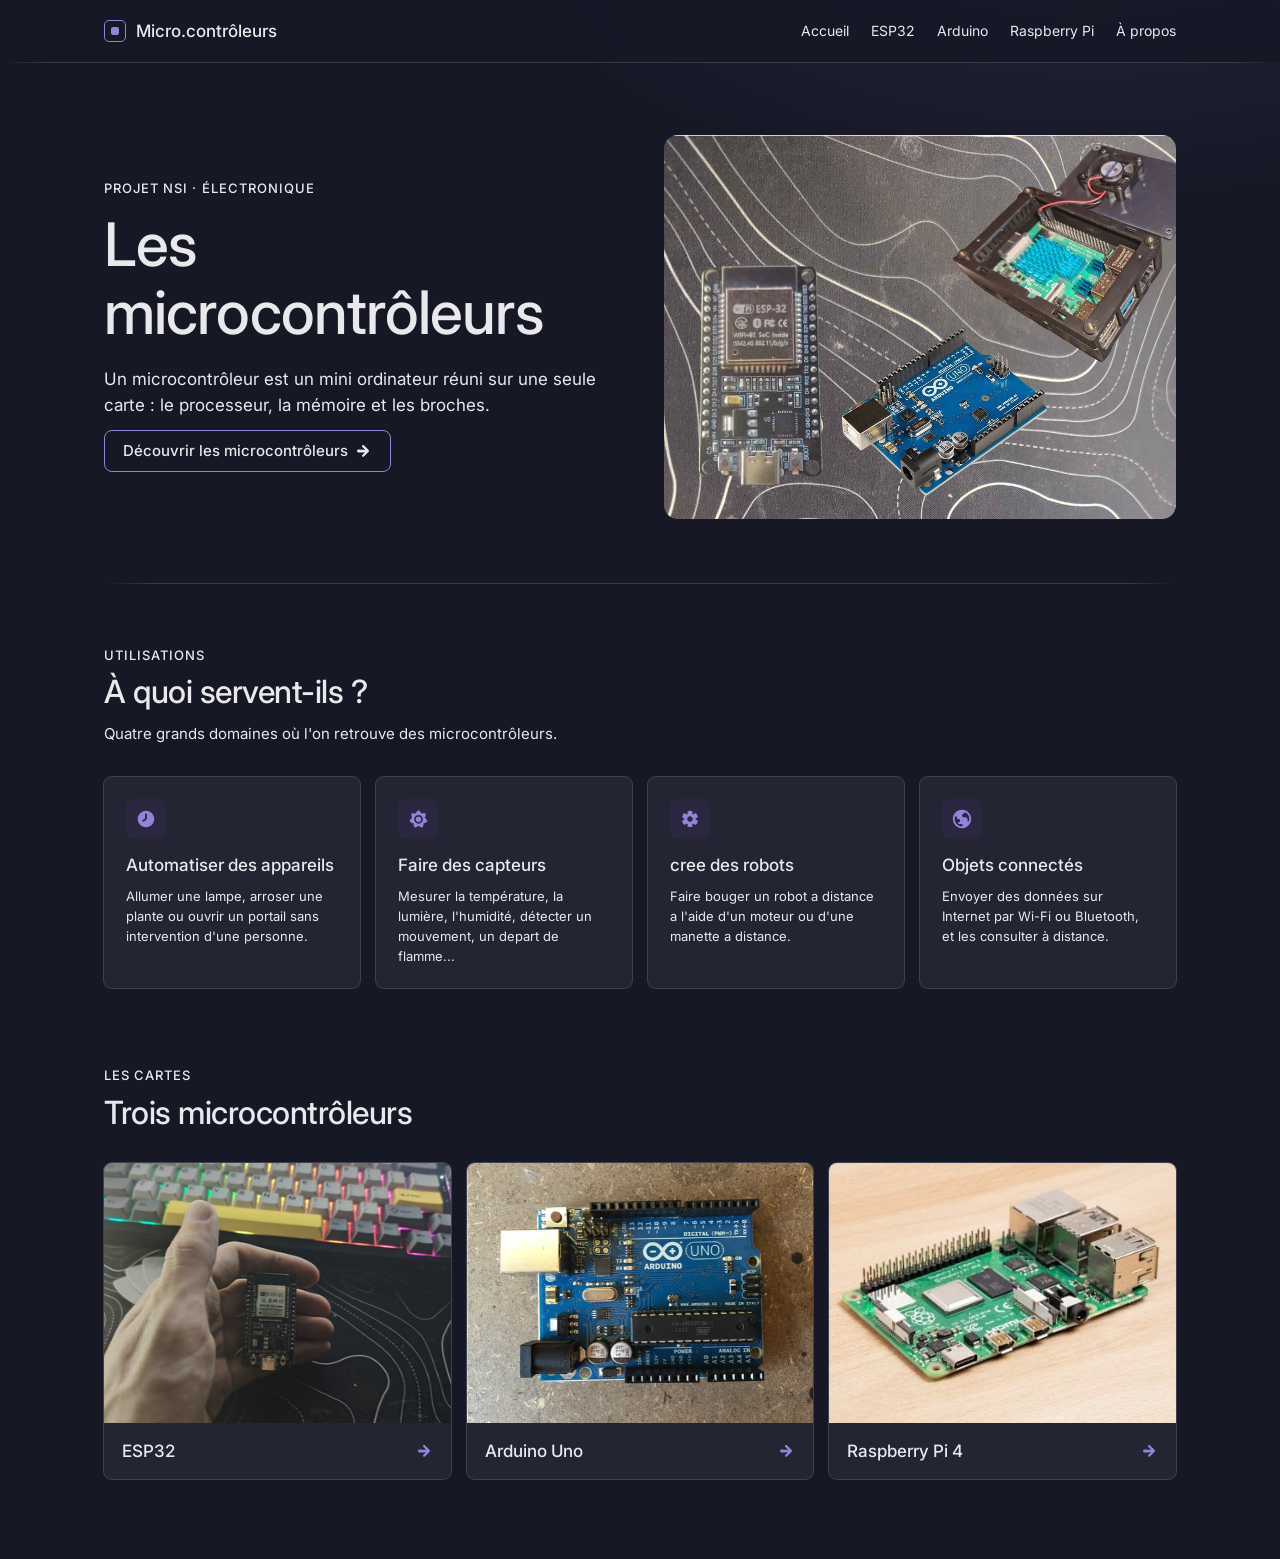
==== index.html @ 6ead141c "creation de index + esp32 + arduino" ====
<!DOCTYPE html>
<html lang="fr">
<head>
  <meta charset="utf-8">
  <meta name="viewport" content="width=device-width, initial-scale=1">
  <title>Les microcontrôleurs</title>
  <link rel="stylesheet" href="style.css">
  <script src="menu.js" defer></script>
</head>
<body>
<div class="page">

  <header class="entete">
    <nav class="menu">
      <a class="marque" href="index.html">
        <span class="logo"><span class="logo-point"></span></span>
        <span>Micro.contrôleurs</span>
      </a>

      <button class="burger" id="bouton-menu" aria-label="Ouvrir le menu">
        <span class="icone icone-menu"></span>
      </button>

      <div class="liens" id="liens">
        <a href="index.html" aria-current="page">Accueil</a>
        <a href="esp32.html">ESP32</a>
        <a href="arduino.html">Arduino</a>
        <a href="raspberry-pi.html">Raspberry Pi</a>
        <a href="a-propos.html">À propos</a>
      </div>
    </nav>
    <div class="trait"></div>
  </header>

  <main class="contenu">

    <section class="hero">
      <div class="hero-texte">
        <p class="surtitre">Projet NSI · Électronique</p>
        <h1 class="hero-titre">Les microcontrôleurs</h1>
        <p class="accroche">Un microcontrôleur est un mini ordinateur réuni sur une seule carte : le processeur, la mémoire et les broches.</p>
        <a class="bouton bouton-violet bouton-grand" href="#appareils">
          Découvrir les microcontrôleurs
          <span class="icone icone-18 icone-fleche"></span>
        </a>
      </div>

      <!-- Photo : mets le lien dans src="images/..." et la description dans alt="..." -->
      <img class="image photo-14 photo-4-3" src="images/3-microcontroleurs.png" alt="Un ESP32, un Arduino Uno et un Raspberry Pi 4 posés côte à côte">
    </section>

    <div class="trait"></div>

    <section class="bloc">
      <p class="surtitre">Utilisations</p>
      <h2 class="titre-bloc">À quoi servent-ils ?</h2>
      <p class="sous-titre">Quatre grands domaines où l'on retrouve des microcontrôleurs.</p>

      <div class="grille-4">
        <div class="carte">
          <span class="pastille"><span class="icone icone-horloge"></span></span>
          <div class="carte-titre espace-haut">Automatiser des appareils</div>
          <p class="carte-texte">Allumer une lampe, arroser une plante ou ouvrir un portail sans intervention d'une personne.</p>
        </div>
        <div class="carte">
          <span class="pastille"><span class="icone icone-soleil"></span></span>
          <div class="carte-titre espace-haut">Faire des capteurs</div>
          <p class="carte-texte">Mesurer la température, la lumière, l'humidité, détecter un mouvement, un depart de flamme...</p>
        </div>
        <div class="carte">
          <span class="pastille"><span class="icone icone-engrenages"></span></span>
          <div class="carte-titre espace-haut">cree des robots </div>
          <p class="carte-texte">Faire bouger un robot a distance a l'aide d'un moteur ou d'une manette a distance.</p>
        </div>
        <div class="carte">
          <span class="pastille"><span class="icone icone-globe"></span></span>
          <div class="carte-titre espace-haut">Objets connectés</div>
          <p class="carte-texte">Envoyer des données sur Internet par Wi-Fi ou Bluetooth, et les consulter à distance.</p>
        </div>
      </div>
    </section>

    <section id="appareils" class="bloc-cartes">
      <p class="surtitre">Les cartes</p>
      <h2 class="titre-cartes">Trois microcontrôleurs</h2>

      <div class="grille-3">
        <a href="esp32.html" class="carte carte-lien">
          <!-- Photo : mets le lien dans src="images/..." et la description dans alt="..." -->
          <img src="images/ESP32.png" class="image photo-4-3" alt="">
          <div class="bas-carte">
            <div class="carte-titre">ESP32</div>
            <span class="icone icone-18 icone-fleche fleche-carte"></span>
          </div>
        </a>
        <a href="arduino.html" class="carte carte-lien">
          <!-- Photo : mets le lien dans src="images/..." et la description dans alt="..." -->
          <img src="images/arduino.png" class="image photo-4-3" alt="">
          <div class="bas-carte">
            <div class="carte-titre">Arduino Uno</div>
            <span class="icone icone-18 icone-fleche fleche-carte"></span>
          </div>
        </a>
        <a href="raspberry-pi.html" class="carte carte-lien">
          <!-- Photo : mets le lien dans src="images/..." et la description dans alt="..." -->
          <img src="images/raspberry-pi.png" class="image photo-4-3" alt="">
          <div class="bas-carte">
            <div class="carte-titre">Raspberry Pi 4</div>
            <span class="icone icone-18 icone-fleche fleche-carte"></span>
          </div>
        </a>
      </div>
    </section>
  </main>
</div>
</body>
</html>
---- style.css ----
/* Feuille de style du site « Les microcontrôleurs ».
   Une seule feuille pour les 5 pages : accueil, ESP32, Arduino,
   Raspberry Pi et à propos. */

/* La police Inter vient de Google Fonts. */
@import url('https://fonts.googleapis.com/css2?family=Inter:wght@400;500;600;700&display=swap');

/* Les couleurs du site, pour ne pas les répéter partout. */
:root {
  --fond: #161826;
  --fond-carte: #232532;
  --texte: #e9e9ed;
  --violet: #9184d9;
  --violet-sombre: #2b2741;
  --gris-800: #3f424d;
  --trait: rgba(233, 233, 237, 0.16);
}

/* ---------- Bases ---------- */

* { box-sizing: border-box; }

html {
  scroll-behavior: smooth;
  scroll-padding-top: 90px;
}

body {
  margin: 0;
  background: var(--fond);
  color: var(--texte);
  font-family: "Inter", system-ui, sans-serif;
  font-size: 15px;
  line-height: 1.55;
}

h1, h2, h3, h4 {
  font-family: "Inter", system-ui, sans-serif;
  font-weight: 500;
  line-height: 1.12;
  letter-spacing: -0.015em;
  margin: 0 0 5.6px;
}

h1 { font-size: 42px; }
h2 { font-size: 32px; }
h3 { font-size: 25px; }
h4 { font-size: 20px; }

p { margin: 0 0 8.4px; }

a { color: inherit; text-underline-offset: 3px; }

:focus { outline: none; }
:focus-visible { outline: 2px solid var(--violet); outline-offset: 2px; }
::selection { background: rgba(145, 132, 217, 0.3); }

/* ---------- La page ---------- */

.page {
  min-height: 100vh;
  background:
    radial-gradient(900px 500px at 85% -10%, var(--violet-sombre), transparent 70%),
    var(--fond);
}

.contenu {
  max-width: 1120px;
  margin: 0 auto;
  padding: 0 24px;
}

/* Pour les pages intérieures (ESP32, Arduino, Raspberry Pi, à propos). */
.page-interne { padding: 64px 24px 80px; }

/* Le petit trait qui s'estompe sur les côtés. */
.trait {
  height: 1px;
  background: linear-gradient(to right,
    transparent,
    var(--trait) 48px,
    var(--trait) calc(100% - 48px),
    transparent);
}

/* ---------- Le menu ---------- */

.entete {
  position: sticky;
  top: 0;
  z-index: 10;
  background: rgba(22, 24, 38, 0.88);
  backdrop-filter: blur(8px);
}

.menu {
  display: flex;
  align-items: center;
  gap: 11.2px;
  flex-wrap: wrap;
  max-width: 1120px;
  margin: 0 auto;
  padding: 14px 24px;
}

.marque {
  display: flex;
  align-items: center;
  gap: 10px;
  margin-right: auto;
  font-size: 17px;
  font-weight: 500;
  text-decoration: none;
}

.logo {
  width: 22px;
  height: 22px;
  border: 1.5px solid var(--violet);
  border-radius: 5px;
  display: grid;
  place-items: center;
}

.logo-point {
  width: 8px;
  height: 8px;
  background: var(--violet);
  border-radius: 2px;
}

.burger {
  display: none;
  width: 44px;
  height: 44px;
  padding: 0;
  background: transparent;
  color: var(--texte);
  border: 1px solid var(--trait);
  border-radius: 8px;
  cursor: pointer;
  align-items: center;
  justify-content: center;
}

.burger.ouvert .icone-menu { -webkit-mask-image: url(icons/cross.svg); mask-image: url(icons/cross.svg); }

.liens {
  display: flex;
  gap: 22px;
}

.liens a {
  padding: 6px 0;
  text-decoration: none;
  font-size: 14px;
}

/* ---------- Les icônes ---------- */

.icone {
  display: inline-block;
  width: 22px;
  height: 22px;
  background: currentColor;
  -webkit-mask-position: center;
  mask-position: center;
  -webkit-mask-size: contain;
  mask-size: contain;
  -webkit-mask-repeat: no-repeat;
  mask-repeat: no-repeat;
}

.icone-18 { width: 18px; height: 18px; }
.icone-16 { width: 16px; height: 16px; }

.icone-horloge { -webkit-mask-image: url(icons/clock.svg); mask-image: url(icons/clock.svg); }
.icone-soleil { -webkit-mask-image: url(icons/sun.svg); mask-image: url(icons/sun.svg); }
.icone-engrenages { -webkit-mask-image: url(icons/gears.svg); mask-image: url(icons/gears.svg); }
.icone-globe { -webkit-mask-image: url(icons/globe.svg); mask-image: url(icons/globe.svg); }
.icone-info { -webkit-mask-image: url(icons/info.svg); mask-image: url(icons/info.svg); }
.icone-code { -webkit-mask-image: url(icons/code.svg); mask-image: url(icons/code.svg); }
.icone-fleche { -webkit-mask-image: url(icons/arrow-right.svg); mask-image: url(icons/arrow-right.svg); }
.icone-menu { -webkit-mask-image: url(icons/menu.svg); mask-image: url(icons/menu.svg); }
.icone-croix { -webkit-mask-image: url(icons/cross.svg); mask-image: url(icons/cross.svg); }

/* ---------- Les boutons ---------- */

.bouton {
  display: inline-flex;
  align-items: center;
  justify-content: center;
  gap: 6px;
  padding: 5.6px 10.08px;
  border: 1px solid transparent;
  border-radius: 8px;
  background: transparent;
  color: var(--texte);
  font-family: "Inter", system-ui, sans-serif;
  font-weight: 500;
  font-size: 14px;
  line-height: 1.2;
  text-decoration: none;
  cursor: pointer;
}

.bouton-violet {
  border-color: var(--violet);
}

.bouton-violet:hover { background: rgba(145, 132, 217, 0.12); }
.bouton-violet:active { background: rgba(145, 132, 217, 0.22); }

/* Le bouton du haut de l'accueil est un peu plus grand. */
.bouton-grand {
  padding: 11px 18px;
  font-size: 15px;
}

/* ---------- Les étiquettes (tags) ---------- */

.tag {
  display: inline-flex;
  align-items: center;
  padding: 3px 10px;
  border-radius: 6px;
  background: var(--gris-800);
  letter-spacing: 0.02em;
}

.etiquettes {
  display: flex;
  flex-wrap: wrap;
  gap: 6px;
}

/* ---------- Les cartes ---------- */

.carte {
  display: flex;
  flex-direction: column;
  gap: 10px;
  padding: 22px;
  border-radius: 8px;
  background: var(--fond-carte);
  box-shadow: 0 0 0 1px var(--gris-800);
}

/* Une carte qui est un lien (les 3 cartes de l'accueil). */
.carte-lien {
  padding: 0;
  gap: 0;
  overflow: hidden;
  text-decoration: none;
}

/* La carte d'une fiche (ESP32, Arduino, Raspberry Pi). */
.carte-fiche {
  padding: 0;
  gap: 0;
  overflow: hidden;
}

/* La carte du projet, sans fond, juste un cadre. */
.carte-projet {
  background: transparent;
  box-shadow: inset 0 0 0 1px var(--trait);
}

.pastille {
  width: 40px;
  height: 40px;
  border-radius: 8px;
  background: var(--violet-sombre);
  color: var(--violet);
  display: grid;
  place-items: center;
}

.carte-titre {
  font-family: "Inter", system-ui, sans-serif;
  font-weight: 500;
  font-size: 17px;
  line-height: 1.2;
}

.carte-texte {
  margin: 0;
  font-size: 13px;
}

.carte-texte-14 { font-size: 14px; }

.etiquette {
  font-size: 10px;
  letter-spacing: 0.1em;
  text-transform: uppercase;
}

.espace-haut { margin-top: 6px; }

.fleche-carte { color: var(--violet); }

.bas-carte {
  padding: 18px;
  display: flex;
  align-items: center;
  justify-content: space-between;
  gap: 8px;
}

.texte-fiche {
  padding: 22px;
  display: flex;
  flex-direction: column;
  gap: 10px;
}

.titre-carte { margin: 0; }

/* ---------- Les photos ---------- */

/* Une photo : il suffit de remplir src (le lien) et alt (la description). */
.image {
  display: block;
  width: 100%;
  object-fit: cover;
  background: rgba(127, 127, 127, 0.08);
}

/* Tant qu'il n'y a pas de lien, la photo montre un cadre pointillé. */
img.image:not([src]) {
  border: 1.5px dashed rgba(233, 233, 237, 0.35);
}

/* Les formats et les coins arrondis, à choisir selon l'emplacement. */
.photo-14 { border-radius: 14px; }
.photo-8 { border-radius: 8px; }

.photo-4-3 { aspect-ratio: 4 / 3; }
.photo-3-2 { aspect-ratio: 3 / 2; }

/* ---------- Les sections ---------- */

.surtitre {
  margin: 0 0 12px;
  font-size: 13px;
  line-height: 1.12;
  font-weight: 500;
  letter-spacing: 0.08em;
  text-transform: uppercase;
}

.hero {
  display: grid;
  grid-template-columns: repeat(auto-fit, minmax(300px, 1fr));
  gap: 48px;
  align-items: center;
  padding: 72px 0 64px;
}

.hero-texte { max-width: 520px; }

.hero .surtitre { margin-bottom: 16px; }

.hero-titre {
  font-size: clamp(40px, 6vw, 60px);
  margin-bottom: 20px;
}

/* Les deux paragraphes de présentation de l'accueil. */
.accroche {
  margin: 0 0 12px;
  font-size: 17px;
  text-wrap: pretty;
}

.accroche + .accroche { margin-bottom: 28px; }

/* Le paragraphe de présentation des pages intérieures. */
.chapeau {
  margin: 0 0 40px;
  max-width: 560px;
  font-size: 16px;
  text-wrap: pretty;
}

.chapeau-large { max-width: 600px; }

.titre-page { margin-bottom: 14px; }

.bloc { padding: 64px 0 80px; }
.bloc-cartes { padding: 0 0 80px; scroll-margin-top: 90px; }

.titre-bloc { margin-bottom: 12px; }
.titre-cartes { margin-bottom: 32px; }

.sous-titre {
  max-width: 520px;
  margin-bottom: 32px;
}

.grille-4 {
  display: grid;
  grid-template-columns: repeat(auto-fit, minmax(230px, 1fr));
  gap: 16px;
}

.grille-3 {
  display: grid;
  grid-template-columns: repeat(auto-fit, minmax(240px, 1fr));
  gap: 16px;
}

.grille-2 {
  display: grid;
  grid-template-columns: repeat(auto-fit, minmax(300px, 1fr));
  gap: 20px;
  align-items: start;
}

.grille-infos {
  display: grid;
  grid-template-columns: repeat(auto-fit, minmax(260px, 1fr));
  gap: 16px;
}

/* ---------- Les listes de caractéristiques ---------- */

.liste {
  margin: 0;
  padding-left: 18px;
  display: grid;
  gap: 4px;
  font-size: 14px;
}

/* ---------- Le pied de page ---------- */

.pied {
  max-width: 1120px;
  margin: 0 auto;
  padding: 24px;
  display: flex;
  flex-wrap: wrap;
  justify-content: space-between;
  gap: 12px;
  font-size: 13px;
}

/* Les liens de la page « à propos ». */
.liens-sources { display: grid; gap: 4px; }

/* ---------- Sur téléphone ---------- */

@media (max-width: 719.98px) {
  .burger { display: inline-flex; }
  .liens { display: none; }

  .liens.ouvert {
    display: flex;
    flex-direction: column;
    width: 100%;
    gap: 22px;
    padding-top: 12px;
  }
}
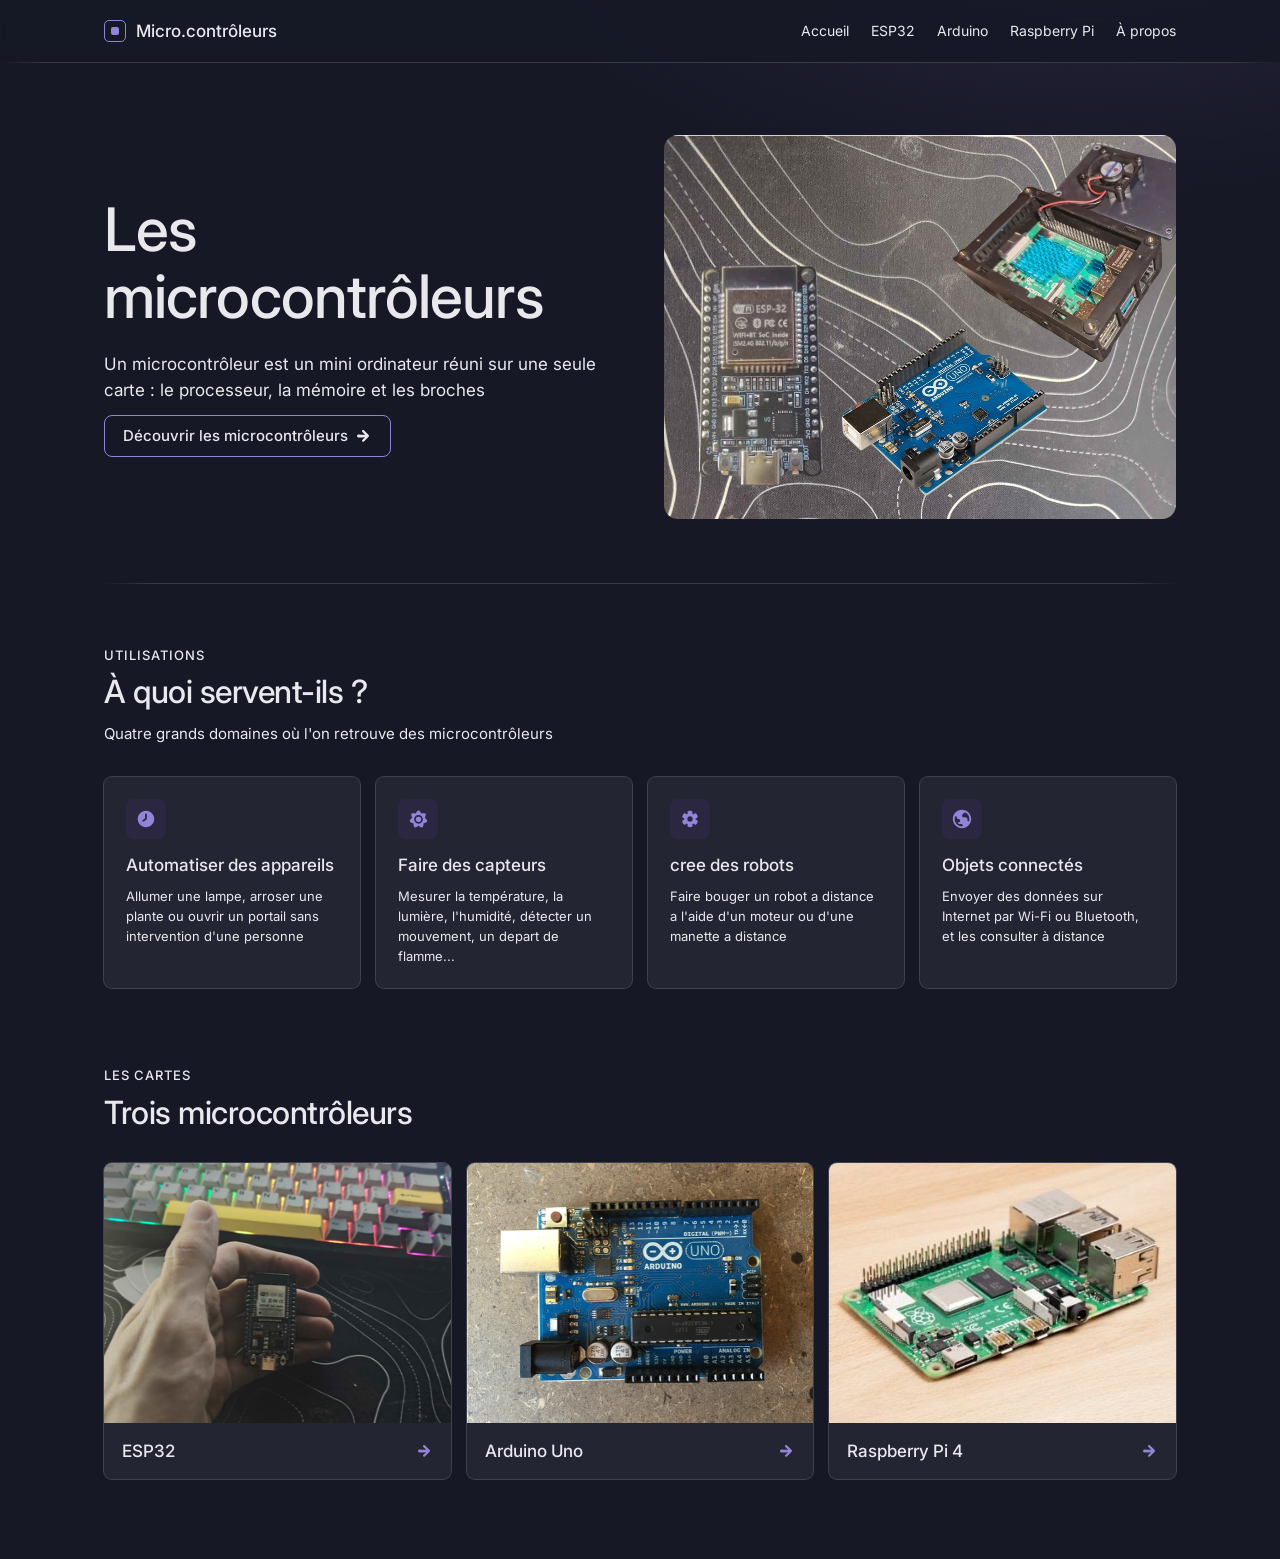
==== commit d2b2a8ef: "commit final (si lia a rien a dire)" ====
--- a/index.html
+++ b/index.html
@@ -5,7 +5,6 @@
   <meta name="viewport" content="width=device-width, initial-scale=1">
   <title>Les microcontrôleurs</title>
   <link rel="stylesheet" href="style.css">
-  <script src="menu.js" defer></script>
 </head>
 <body>
 <div class="page">
@@ -18,7 +17,7 @@
       </a>
 
       <button class="burger" id="bouton-menu" aria-label="Ouvrir le menu">
-        <span class="icone icone-menu"></span>
+        <span class="icon icon-7"></span>
       </button>
 
       <div class="liens" id="liens">
@@ -36,16 +35,14 @@
 
     <section class="hero">
       <div class="hero-texte">
-        <p class="surtitre">Projet NSI · Électronique</p>
         <h1 class="hero-titre">Les microcontrôleurs</h1>
-        <p class="accroche">Un microcontrôleur est un mini ordinateur réuni sur une seule carte : le processeur, la mémoire et les broches.</p>
+        <p class="accroche">Un microcontrôleur est un mini ordinateur réuni sur une seule carte : le processeur, la mémoire et les broches</p>
         <a class="bouton bouton-violet bouton-grand" href="#appareils">
           Découvrir les microcontrôleurs
-          <span class="icone icone-18 icone-fleche"></span>
+          <span class="icon icon-6"></span>
         </a>
       </div>
 
-      <!-- Photo : mets le lien dans src="images/..." et la description dans alt="..." -->
       <img class="image photo-14 photo-4-3" src="images/3-microcontroleurs.png" alt="Un ESP32, un Arduino Uno et un Raspberry Pi 4 posés côte à côte">
     </section>
 
@@ -54,28 +51,28 @@
     <section class="bloc">
       <p class="surtitre">Utilisations</p>
       <h2 class="titre-bloc">À quoi servent-ils ?</h2>
-      <p class="sous-titre">Quatre grands domaines où l'on retrouve des microcontrôleurs.</p>
+      <p class="sous-titre">Quatre grands domaines où l'on retrouve des microcontrôleurs</p>
 
       <div class="grille-4">
         <div class="carte">
-          <span class="pastille"><span class="icone icone-horloge"></span></span>
+          <span class="pastille"><span class="icon icon-1"></span></span>
           <div class="carte-titre espace-haut">Automatiser des appareils</div>
-          <p class="carte-texte">Allumer une lampe, arroser une plante ou ouvrir un portail sans intervention d'une personne.</p>
+          <p class="carte-texte">Allumer une lampe, arroser une plante ou ouvrir un portail sans intervention d'une personne</p>
         </div>
         <div class="carte">
-          <span class="pastille"><span class="icone icone-soleil"></span></span>
+          <span class="pastille"><span class="icon icon-2"></span></span>
           <div class="carte-titre espace-haut">Faire des capteurs</div>
           <p class="carte-texte">Mesurer la température, la lumière, l'humidité, détecter un mouvement, un depart de flamme...</p>
         </div>
         <div class="carte">
-          <span class="pastille"><span class="icone icone-engrenages"></span></span>
+          <span class="pastille"><span class="icon icon-3"></span></span>
           <div class="carte-titre espace-haut">cree des robots </div>
-          <p class="carte-texte">Faire bouger un robot a distance a l'aide d'un moteur ou d'une manette a distance.</p>
+          <p class="carte-texte">Faire bouger un robot a distance a l'aide d'un moteur ou d'une manette a distance</p>
         </div>
         <div class="carte">
-          <span class="pastille"><span class="icone icone-globe"></span></span>
+          <span class="pastille"><span class="icon icon-4"></span></span>
           <div class="carte-titre espace-haut">Objets connectés</div>
-          <p class="carte-texte">Envoyer des données sur Internet par Wi-Fi ou Bluetooth, et les consulter à distance.</p>
+          <p class="carte-texte">Envoyer des données sur Internet par Wi-Fi ou Bluetooth, et les consulter à distance</p>
         </div>
       </div>
     </section>
@@ -86,27 +83,24 @@
 
       <div class="grille-3">
         <a href="esp32.html" class="carte carte-lien">
-          <!-- Photo : mets le lien dans src="images/..." et la description dans alt="..." -->
           <img src="images/ESP32.png" class="image photo-4-3" alt="">
           <div class="bas-carte">
             <div class="carte-titre">ESP32</div>
-            <span class="icone icone-18 icone-fleche fleche-carte"></span>
+            <span class="icon icon-6 fleche-carte"></span>
           </div>
         </a>
         <a href="arduino.html" class="carte carte-lien">
-          <!-- Photo : mets le lien dans src="images/..." et la description dans alt="..." -->
           <img src="images/arduino.png" class="image photo-4-3" alt="">
           <div class="bas-carte">
             <div class="carte-titre">Arduino Uno</div>
-            <span class="icone icone-18 icone-fleche fleche-carte"></span>
+            <span class="icon icon-6 fleche-carte"></span>
           </div>
         </a>
         <a href="raspberry-pi.html" class="carte carte-lien">
-          <!-- Photo : mets le lien dans src="images/..." et la description dans alt="..." -->
           <img src="images/raspberry-pi.png" class="image photo-4-3" alt="">
           <div class="bas-carte">
             <div class="carte-titre">Raspberry Pi 4</div>
-            <span class="icone icone-18 icone-fleche fleche-carte"></span>
+            <span class="icon icon-6 fleche-carte"></span>
           </div>
         </a>
       </div>
--- a/style.css
+++ b/style.css
@@ -1,11 +1,5 @@
-/* Feuille de style du site « Les microcontrôleurs ».
-   Une seule feuille pour les 5 pages : accueil, ESP32, Arduino,
-   Raspberry Pi et à propos. */
-
-/* La police Inter vient de Google Fonts. */
 @import url('https://fonts.googleapis.com/css2?family=Inter:wght@400;500;600;700&display=swap');
 
-/* Les couleurs du site, pour ne pas les répéter partout. */
 :root {
   --fond: #161826;
   --fond-carte: #232532;
@@ -16,8 +10,6 @@
   --trait: rgba(233, 233, 237, 0.16);
 }
 
-/* ---------- Bases ---------- */
-
 * { box-sizing: border-box; }
 
 html {
@@ -55,8 +47,6 @@
 :focus-visible { outline: 2px solid var(--violet); outline-offset: 2px; }
 ::selection { background: rgba(145, 132, 217, 0.3); }
 
-/* ---------- La page ---------- */
-
 .page {
   min-height: 100vh;
   background:
@@ -70,10 +60,8 @@
   padding: 0 24px;
 }
 
-/* Pour les pages intérieures (ESP32, Arduino, Raspberry Pi, à propos). */
 .page-interne { padding: 64px 24px 80px; }
 
-/* Le petit trait qui s'estompe sur les côtés. */
 .trait {
   height: 1px;
   background: linear-gradient(to right,
@@ -82,8 +70,6 @@
     var(--trait) calc(100% - 48px),
     transparent);
 }
-
-/* ---------- Le menu ---------- */
 
 .entete {
   position: sticky;
@@ -143,7 +129,7 @@
   justify-content: center;
 }
 
-.burger.ouvert .icone-menu { -webkit-mask-image: url(icons/cross.svg); mask-image: url(icons/cross.svg); }
+.burger.ouvert .icon-7 { -webkit-mask-image: url(icons/cross.svg); mask-image: url(icons/cross.svg); }
 
 .liens {
   display: flex;
@@ -156,9 +142,7 @@
   font-size: 14px;
 }
 
-/* ---------- Les icônes ---------- */
-
-.icone {
+.icon {
   display: inline-block;
   width: 22px;
   height: 22px;
@@ -171,20 +155,18 @@
   mask-repeat: no-repeat;
 }
 
-.icone-18 { width: 18px; height: 18px; }
-.icone-16 { width: 16px; height: 16px; }
-
-.icone-horloge { -webkit-mask-image: url(icons/clock.svg); mask-image: url(icons/clock.svg); }
-.icone-soleil { -webkit-mask-image: url(icons/sun.svg); mask-image: url(icons/sun.svg); }
-.icone-engrenages { -webkit-mask-image: url(icons/gears.svg); mask-image: url(icons/gears.svg); }
-.icone-globe { -webkit-mask-image: url(icons/globe.svg); mask-image: url(icons/globe.svg); }
-.icone-info { -webkit-mask-image: url(icons/info.svg); mask-image: url(icons/info.svg); }
-.icone-code { -webkit-mask-image: url(icons/code.svg); mask-image: url(icons/code.svg); }
-.icone-fleche { -webkit-mask-image: url(icons/arrow-right.svg); mask-image: url(icons/arrow-right.svg); }
-.icone-menu { -webkit-mask-image: url(icons/menu.svg); mask-image: url(icons/menu.svg); }
-.icone-croix { -webkit-mask-image: url(icons/cross.svg); mask-image: url(icons/cross.svg); }
-
-/* ---------- Les boutons ---------- */
+.icon-1 { -webkit-mask-image: url(icons/clock.svg); mask-image: url(icons/clock.svg); }
+.icon-2 { -webkit-mask-image: url(icons/sun.svg); mask-image: url(icons/sun.svg); }
+.icon-3 { -webkit-mask-image: url(icons/gears.svg); mask-image: url(icons/gears.svg); }
+.icon-4 { -webkit-mask-image: url(icons/globe.svg); mask-image: url(icons/globe.svg); }
+.icon-5 { -webkit-mask-image: url(icons/info.svg); mask-image: url(icons/info.svg); }
+.icon-6 {
+  width: 18px;
+  height: 18px;
+  -webkit-mask-image: url(icons/arrow-right.svg);
+  mask-image: url(icons/arrow-right.svg);
+}
+.icon-7 { -webkit-mask-image: url(icons/menu.svg); mask-image: url(icons/menu.svg); }
 
 .bouton {
   display: inline-flex;
@@ -211,13 +193,10 @@
 .bouton-violet:hover { background: rgba(145, 132, 217, 0.12); }
 .bouton-violet:active { background: rgba(145, 132, 217, 0.22); }
 
-/* Le bouton du haut de l'accueil est un peu plus grand. */
 .bouton-grand {
   padding: 11px 18px;
   font-size: 15px;
 }
-
-/* ---------- Les étiquettes (tags) ---------- */
 
 .tag {
   display: inline-flex;
@@ -233,8 +212,6 @@
   flex-wrap: wrap;
   gap: 6px;
 }
-
-/* ---------- Les cartes ---------- */
 
 .carte {
   display: flex;
@@ -246,22 +223,15 @@
   box-shadow: 0 0 0 1px var(--gris-800);
 }
 
-/* Une carte qui est un lien (les 3 cartes de l'accueil). */
-.carte-lien {
-  padding: 0;
-  gap: 0;
-  overflow: hidden;
-  text-decoration: none;
-}
-
-/* La carte d'une fiche (ESP32, Arduino, Raspberry Pi). */
+.carte-lien,
 .carte-fiche {
   padding: 0;
   gap: 0;
   overflow: hidden;
 }
 
-/* La carte du projet, sans fond, juste un cadre. */
+.carte-lien { text-decoration: none; }
+
 .carte-projet {
   background: transparent;
   box-shadow: inset 0 0 0 1px var(--trait);
@@ -318,9 +288,6 @@
 
 .titre-carte { margin: 0; }
 
-/* ---------- Les photos ---------- */
-
-/* Une photo : il suffit de remplir src (le lien) et alt (la description). */
 .image {
   display: block;
   width: 100%;
@@ -328,19 +295,23 @@
   background: rgba(127, 127, 127, 0.08);
 }
 
-/* Tant qu'il n'y a pas de lien, la photo montre un cadre pointillé. */
-img.image:not([src]) {
-  border: 1.5px dashed rgba(233, 233, 237, 0.35);
-}
-
-/* Les formats et les coins arrondis, à choisir selon l'emplacement. */
+.avatar {
+  width: 48px;
+  height: 48px;
+  border-radius: 50%;
+}
+
+.personne {
+  display: flex;
+  align-items: center;
+  gap: 12px;
+}
+
 .photo-14 { border-radius: 14px; }
 .photo-8 { border-radius: 8px; }
 
 .photo-4-3 { aspect-ratio: 4 / 3; }
 .photo-3-2 { aspect-ratio: 3 / 2; }
-
-/* ---------- Les sections ---------- */
 
 .surtitre {
   margin: 0 0 12px;
@@ -368,16 +339,12 @@
   margin-bottom: 20px;
 }
 
-/* Les deux paragraphes de présentation de l'accueil. */
 .accroche {
   margin: 0 0 12px;
   font-size: 17px;
   text-wrap: pretty;
 }
 
-.accroche + .accroche { margin-bottom: 28px; }
-
-/* Le paragraphe de présentation des pages intérieures. */
 .chapeau {
   margin: 0 0 40px;
   max-width: 560px;
@@ -425,8 +392,6 @@
   gap: 16px;
 }
 
-/* ---------- Les listes de caractéristiques ---------- */
-
 .liste {
   margin: 0;
   padding-left: 18px;
@@ -435,23 +400,7 @@
   font-size: 14px;
 }
 
-/* ---------- Le pied de page ---------- */
-
-.pied {
-  max-width: 1120px;
-  margin: 0 auto;
-  padding: 24px;
-  display: flex;
-  flex-wrap: wrap;
-  justify-content: space-between;
-  gap: 12px;
-  font-size: 13px;
-}
-
-/* Les liens de la page « à propos ». */
 .liens-sources { display: grid; gap: 4px; }
-
-/* ---------- Sur téléphone ---------- */
 
 @media (max-width: 719.98px) {
   .burger { display: inline-flex; }
